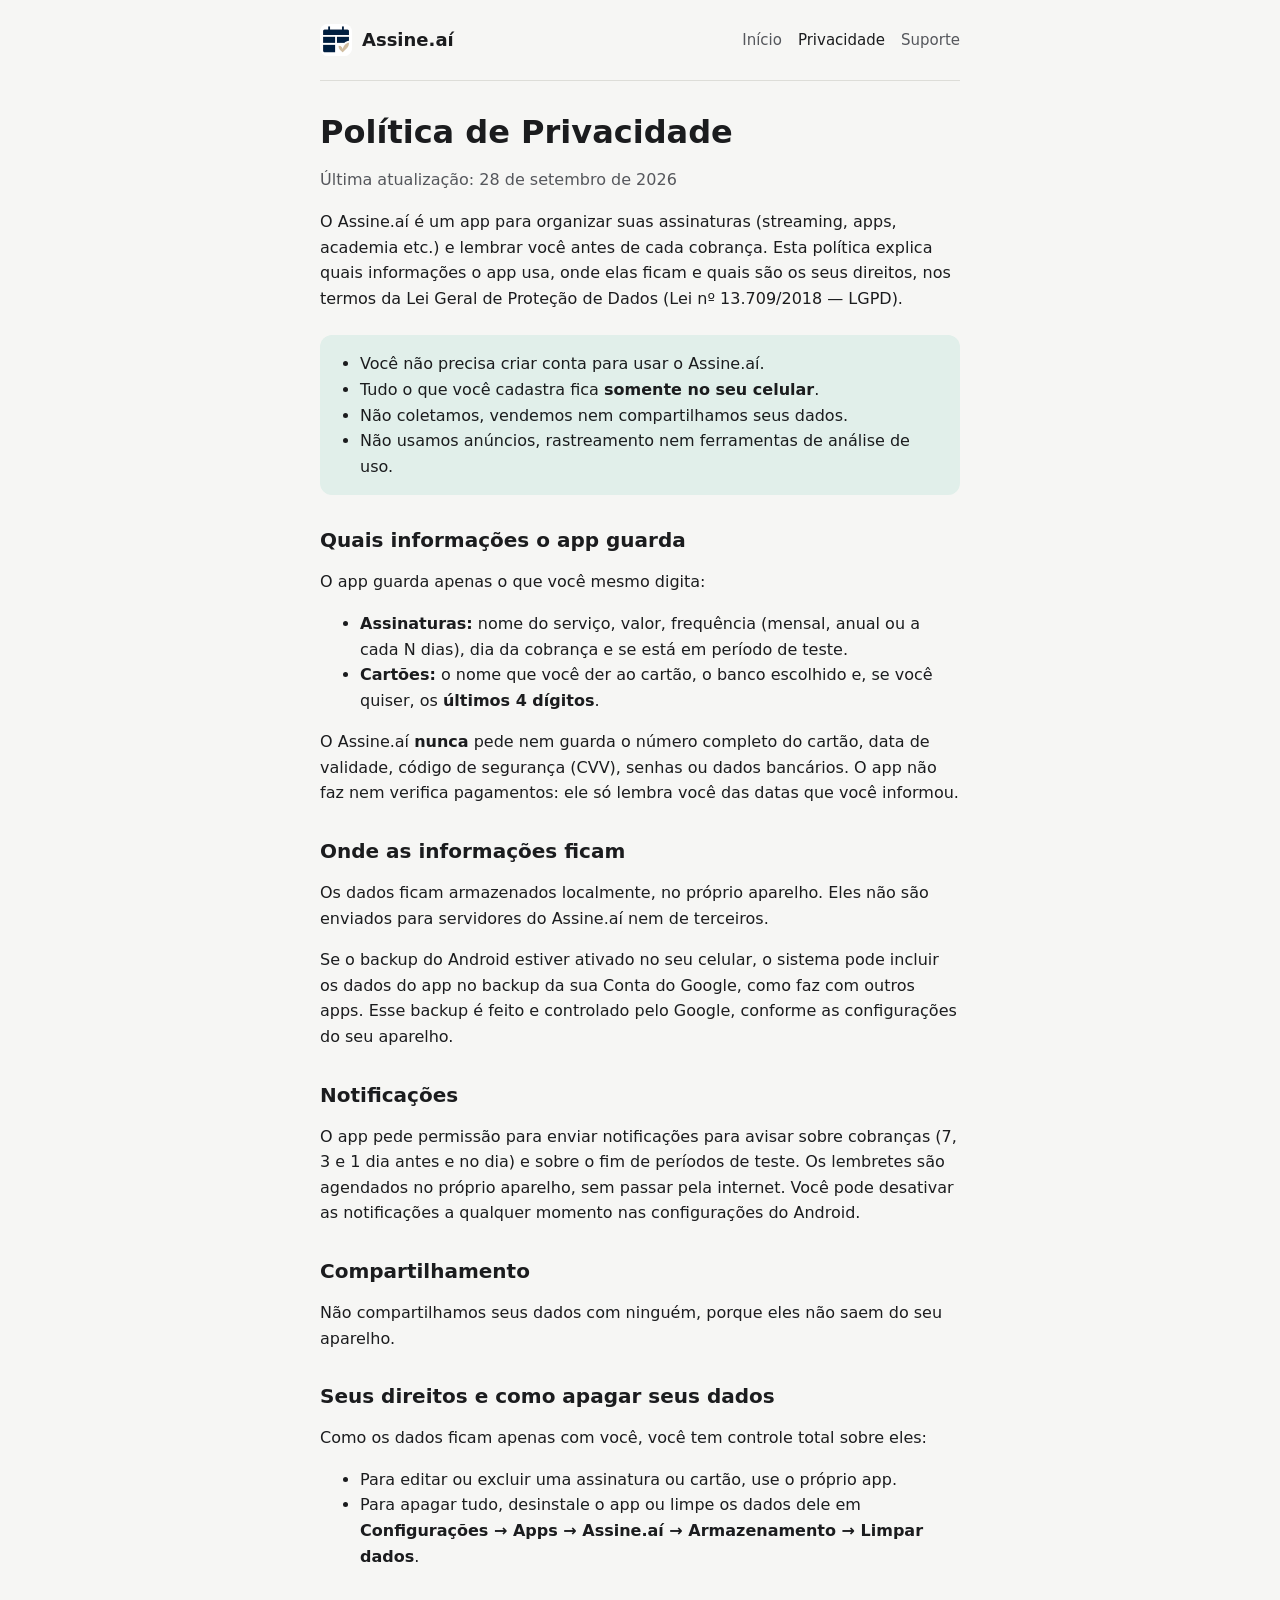
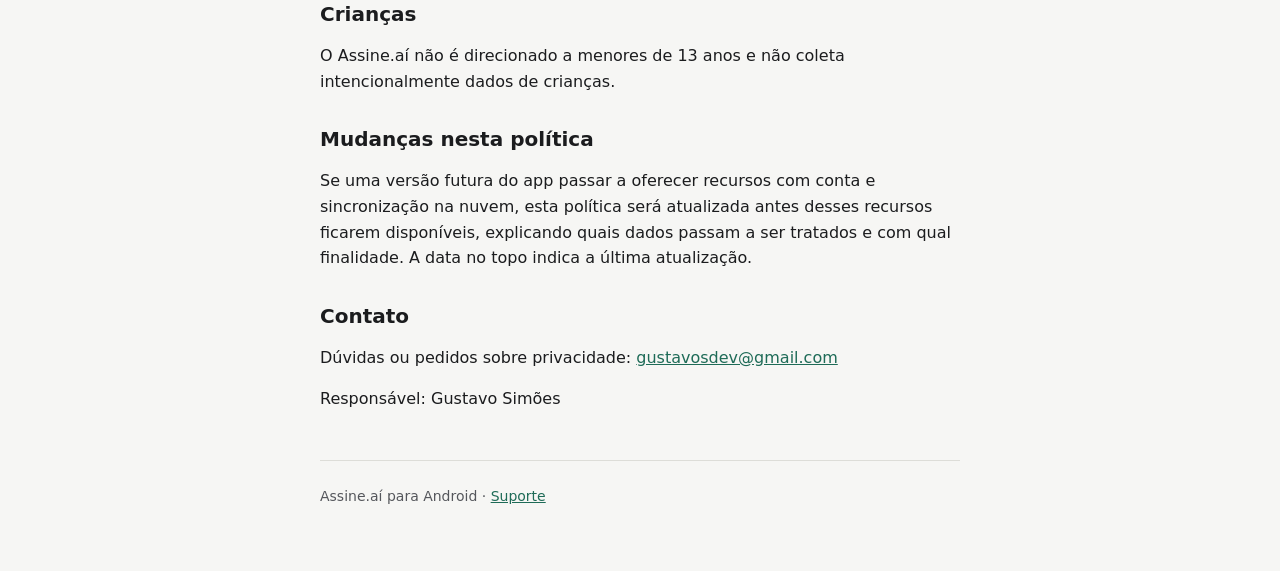
==== privacidade.html @ ca92ca38 "feat: Assine.aí site with privacy policy and support pages Co-Authored-By: Claude Opus 5.5 <noreply@" ====
<!doctype html>
<html lang="pt-BR">
<head>
  <meta charset="utf-8">
  <meta name="viewport" content="width=device-width, initial-scale=1">
  <title>Política de Privacidade — Assine.aí</title>
  <link rel="icon" href="favicon.png">
  <link rel="stylesheet" href="style.css">
</head>
<body>
  <div class="wrap">
    <header>
      <a class="brand" href="./"><img src="icon.png" alt="">Assine.aí</a>
      <nav>
        <a href="./">Início</a>
        <a href="privacidade.html" aria-current="page">Privacidade</a>
        <a href="suporte.html">Suporte</a>
      </nav>
    </header>

    <main>
      <h1>Política de Privacidade</h1>
      <p class="muted">Última atualização: 28 de setembro de 2026</p>

      <p>O Assine.aí é um app para organizar suas assinaturas (streaming, apps, academia etc.) e lembrar você antes de cada cobrança. Esta política explica quais informações o app usa, onde elas ficam e quais são os seus direitos, nos termos da Lei Geral de Proteção de Dados (Lei nº 13.709/2018 — LGPD).</p>

      <div class="note">
        <ul>
          <li>Você não precisa criar conta para usar o Assine.aí.</li>
          <li>Tudo o que você cadastra fica <strong>somente no seu celular</strong>.</li>
          <li>Não coletamos, vendemos nem compartilhamos seus dados.</li>
          <li>Não usamos anúncios, rastreamento nem ferramentas de análise de uso.</li>
        </ul>
      </div>

      <h2>Quais informações o app guarda</h2>
      <p>O app guarda apenas o que você mesmo digita:</p>
      <ul>
        <li><strong>Assinaturas:</strong> nome do serviço, valor, frequência (mensal, anual ou a cada N dias), dia da cobrança e se está em período de teste.</li>
        <li><strong>Cartões:</strong> o nome que você der ao cartão, o banco escolhido e, se você quiser, os <strong>últimos 4 dígitos</strong>.</li>
      </ul>
      <p>O Assine.aí <strong>nunca</strong> pede nem guarda o número completo do cartão, data de validade, código de segurança (CVV), senhas ou dados bancários. O app não faz nem verifica pagamentos: ele só lembra você das datas que você informou.</p>

      <h2>Onde as informações ficam</h2>
      <p>Os dados ficam armazenados localmente, no próprio aparelho. Eles não são enviados para servidores do Assine.aí nem de terceiros.</p>
      <p>Se o backup do Android estiver ativado no seu celular, o sistema pode incluir os dados do app no backup da sua Conta do Google, como faz com outros apps. Esse backup é feito e controlado pelo Google, conforme as configurações do seu aparelho.</p>

      <h2>Notificações</h2>
      <p>O app pede permissão para enviar notificações para avisar sobre cobranças (7, 3 e 1 dia antes e no dia) e sobre o fim de períodos de teste. Os lembretes são agendados no próprio aparelho, sem passar pela internet. Você pode desativar as notificações a qualquer momento nas configurações do Android.</p>

      <h2>Compartilhamento</h2>
      <p>Não compartilhamos seus dados com ninguém, porque eles não saem do seu aparelho.</p>

      <h2>Seus direitos e como apagar seus dados</h2>
      <p>Como os dados ficam apenas com você, você tem controle total sobre eles:</p>
      <ul>
        <li>Para editar ou excluir uma assinatura ou cartão, use o próprio app.</li>
        <li>Para apagar tudo, desinstale o app ou limpe os dados dele em <strong>Configurações → Apps → Assine.aí → Armazenamento → Limpar dados</strong>.</li>
      </ul>

      <h2>Crianças</h2>
      <p>O Assine.aí não é direcionado a menores de 13 anos e não coleta intencionalmente dados de crianças.</p>

      <h2>Mudanças nesta política</h2>
      <p>Se uma versão futura do app passar a oferecer recursos com conta e sincronização na nuvem, esta política será atualizada antes desses recursos ficarem disponíveis, explicando quais dados passam a ser tratados e com qual finalidade. A data no topo indica a última atualização.</p>

      <h2>Contato</h2>
      <p>Dúvidas ou pedidos sobre privacidade: <a href="mailto:gustavosdev@gmail.com">gustavosdev@gmail.com</a></p>
      <p>Responsável: Gustavo Simões</p>
    </main>

    <footer>
      Assine.aí para Android · <a href="suporte.html">Suporte</a>
    </footer>
  </div>
</body>
</html>
---- style.css ----
:root {
  --ink: #1b1c1e;
  --ink-soft: #55575c;
  --canvas: #f6f6f4;
  --surface: #ffffff;
  --line: #ddddd8;
  --accent: #1e6b57;
  --accent-wash: #e1efea;
  color-scheme: light dark;
}

@media (prefers-color-scheme: dark) {
  :root {
    --ink: #ececea;
    --ink-soft: #b0b1ae;
    --canvas: #121312;
    --surface: #1b1c1b;
    --line: #30312f;
    --accent: #7fc8af;
    --accent-wash: #1d2f29;
  }
}

* { box-sizing: border-box; }

body {
  margin: 0;
  background: var(--canvas);
  color: var(--ink);
  font: 16px/1.6 system-ui, -apple-system, "Segoe UI", Roboto, sans-serif;
}

.wrap {
  max-width: 680px;
  margin: 0 auto;
  padding: 24px 20px 64px;
}

header {
  display: flex;
  align-items: center;
  justify-content: space-between;
  gap: 16px;
  padding-bottom: 24px;
  border-bottom: 1px solid var(--line);
  margin-bottom: 32px;
}

.brand {
  display: flex;
  align-items: center;
  gap: 10px;
  color: var(--ink);
  text-decoration: none;
  font-weight: 600;
  font-size: 18px;
}

.brand img {
  width: 32px;
  height: 32px;
  border-radius: 8px;
  background: #fff;
}

nav { display: flex; gap: 16px; }
nav a { color: var(--ink-soft); text-decoration: none; font-size: 15px; }
nav a:hover, nav a[aria-current="page"] { color: var(--ink); }

h1 { font-size: 32px; line-height: 1.2; margin: 0 0 12px; font-weight: 650; }
h2 { font-size: 20px; line-height: 1.3; margin: 32px 0 8px; font-weight: 600; }
h3 { font-size: 17px; line-height: 1.35; margin: 24px 0 4px; font-weight: 600; }
p, li { color: var(--ink); }
.note ul { margin: 0; padding-left: 20px; }
.muted { color: var(--ink-soft); }
a { color: var(--accent); }

.lead { font-size: 18px; color: var(--ink-soft); margin: 0 0 32px; }

.features {
  list-style: none;
  padding: 0;
  margin: 0;
  background: var(--surface);
  border: 1px solid var(--line);
  border-radius: 16px;
}

.features li {
  padding: 16px 20px;
  border-top: 1px solid var(--line);
}

.features li:first-child { border-top: 0; }
.features strong { display: block; font-weight: 600; }
.features span { color: var(--ink-soft); font-size: 15px; }

.note {
  background: var(--accent-wash);
  border-radius: 12px;
  padding: 16px 20px;
  margin: 24px 0;
}

footer {
  margin-top: 48px;
  padding-top: 24px;
  border-top: 1px solid var(--line);
  font-size: 14px;
  color: var(--ink-soft);
}

@media (max-width: 480px) {
  header { flex-direction: column; align-items: flex-start; }
  h1 { font-size: 28px; }
}
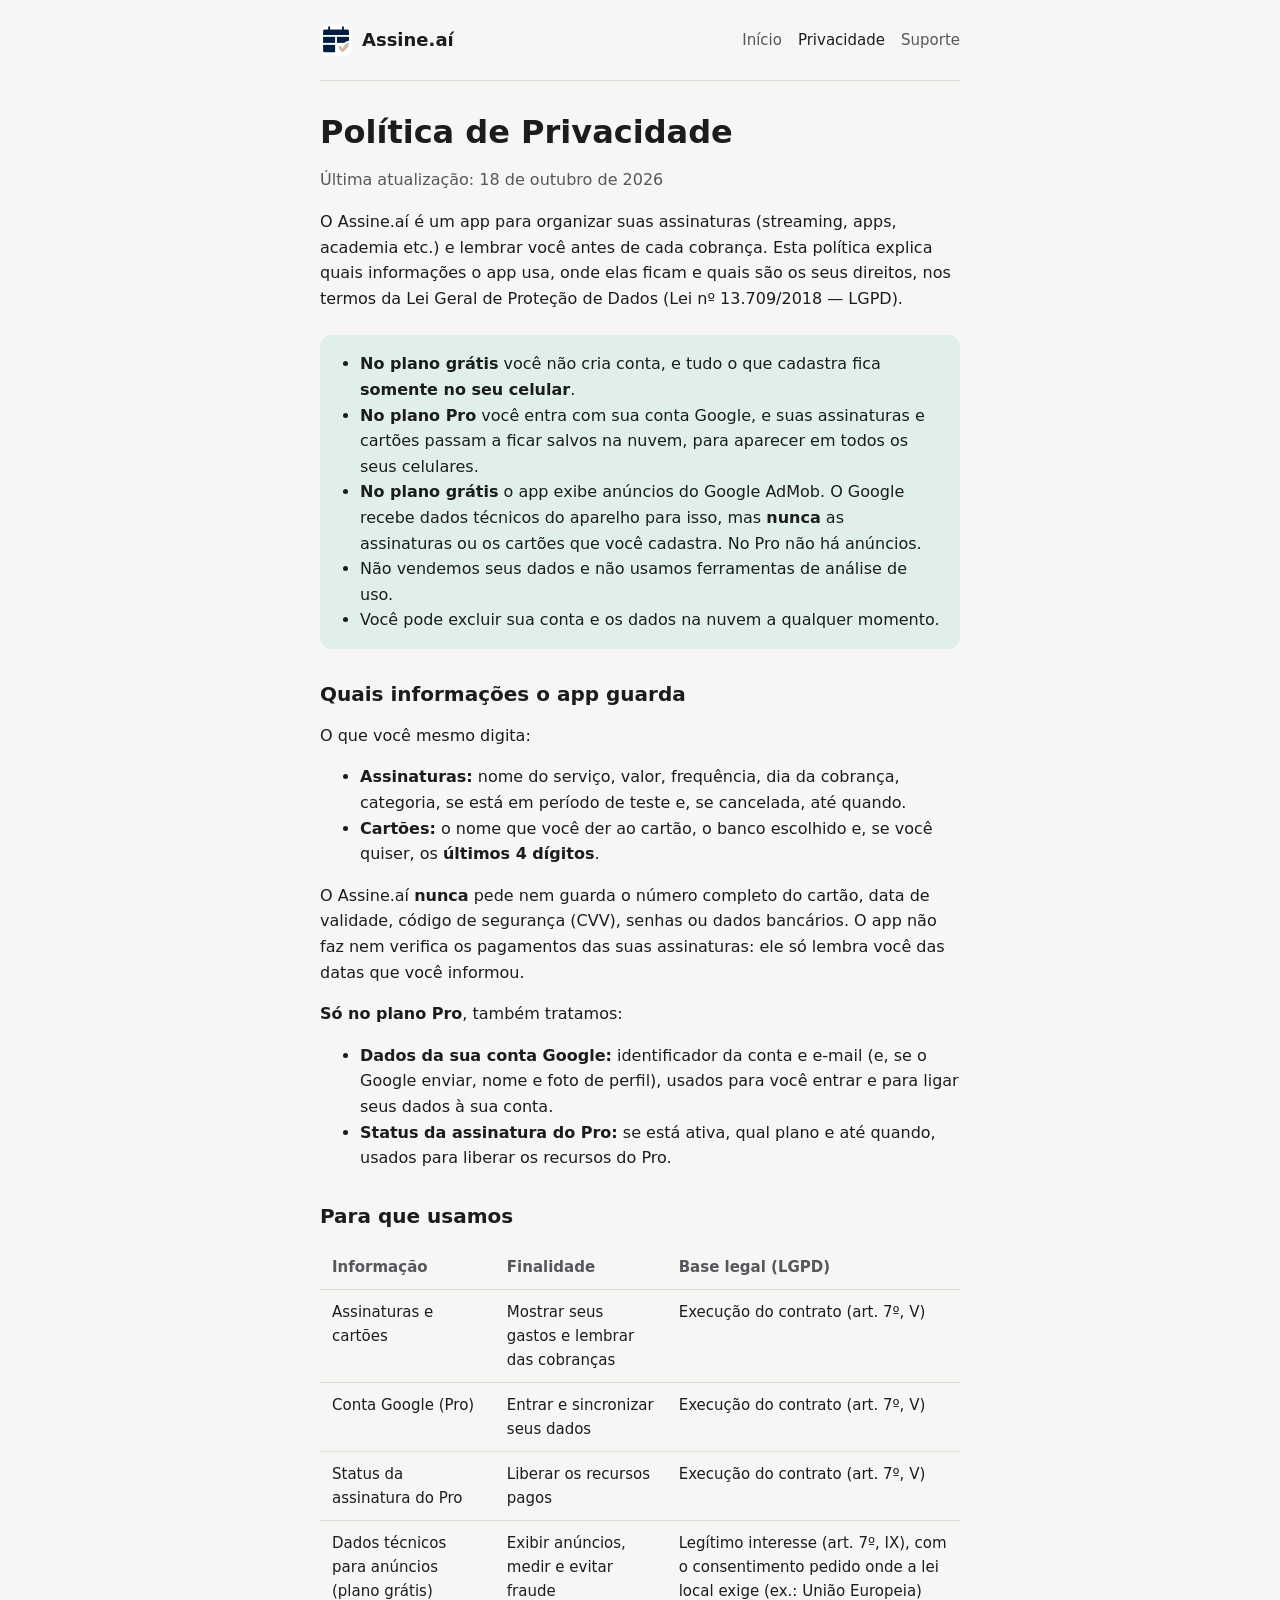
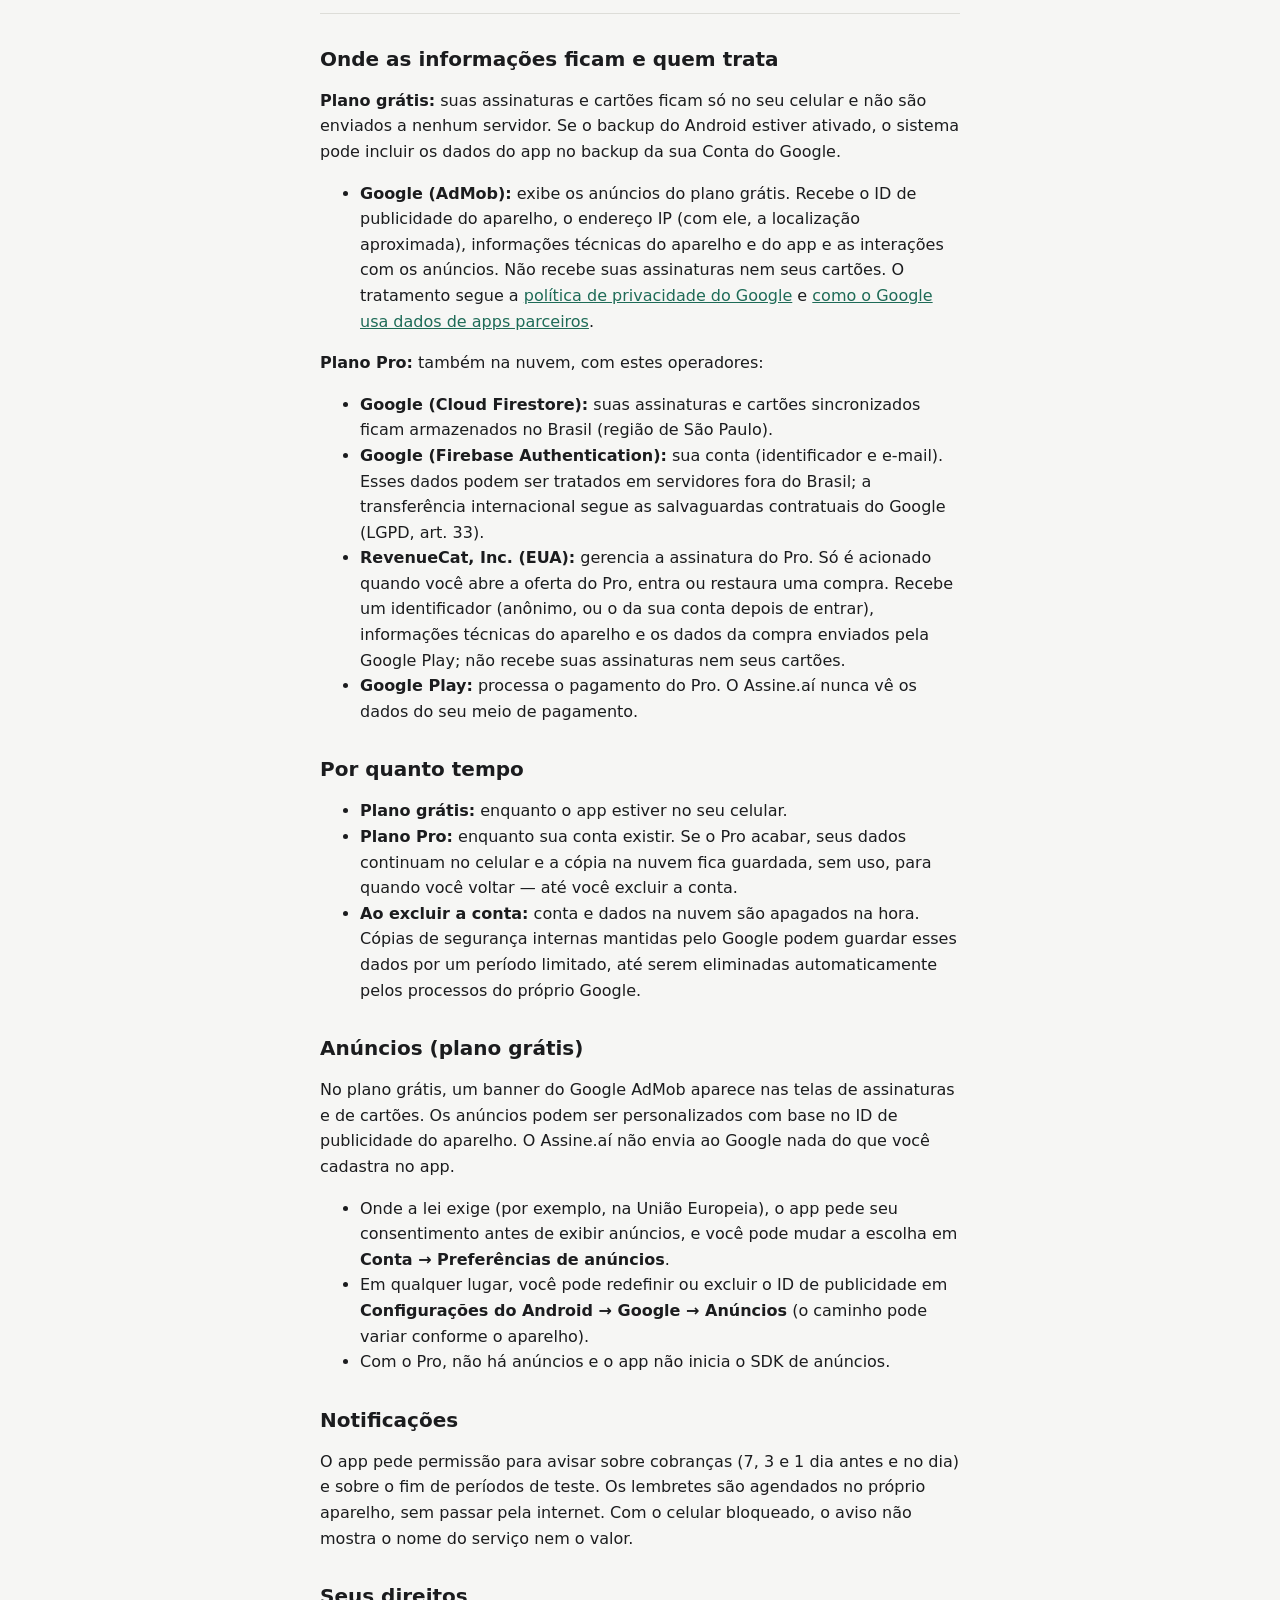
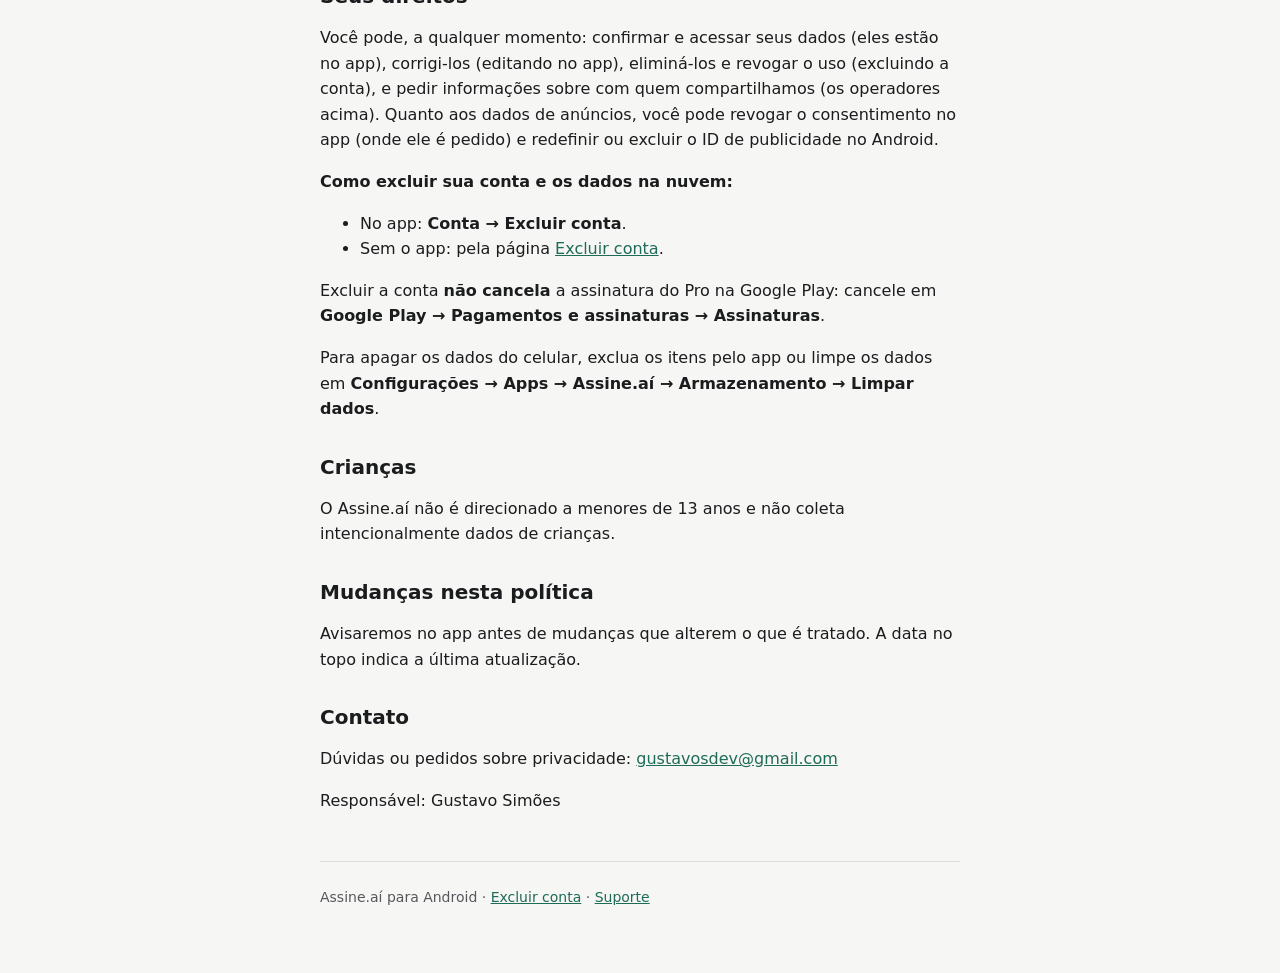
==== commit 882cc13c: "feat: v2 site — privacy policy with Pro and ads, delete-account page - privacy policy v2: Pro (Googl" ====
--- a/privacidade.html
+++ b/privacidade.html
@@ -20,49 +20,94 @@
 
     <main>
       <h1>Política de Privacidade</h1>
-      <p class="muted">Última atualização: 28 de setembro de 2026</p>
+      <p class="muted">Última atualização: 18 de outubro de 2026</p>
 
       <p>O Assine.aí é um app para organizar suas assinaturas (streaming, apps, academia etc.) e lembrar você antes de cada cobrança. Esta política explica quais informações o app usa, onde elas ficam e quais são os seus direitos, nos termos da Lei Geral de Proteção de Dados (Lei nº 13.709/2018 — LGPD).</p>
 
       <div class="note">
         <ul>
-          <li>Você não precisa criar conta para usar o Assine.aí.</li>
-          <li>Tudo o que você cadastra fica <strong>somente no seu celular</strong>.</li>
-          <li>Não coletamos, vendemos nem compartilhamos seus dados.</li>
-          <li>Não usamos anúncios, rastreamento nem ferramentas de análise de uso.</li>
+          <li><strong>No plano grátis</strong> você não cria conta, e tudo o que cadastra fica <strong>somente no seu celular</strong>.</li>
+          <li><strong>No plano Pro</strong> você entra com sua conta Google, e suas assinaturas e cartões passam a ficar salvos na nuvem, para aparecer em todos os seus celulares.</li>
+          <li><strong>No plano grátis</strong> o app exibe anúncios do Google AdMob. O Google recebe dados técnicos do aparelho para isso, mas <strong>nunca</strong> as assinaturas ou os cartões que você cadastra. No Pro não há anúncios.</li>
+          <li>Não vendemos seus dados e não usamos ferramentas de análise de uso.</li>
+          <li>Você pode excluir sua conta e os dados na nuvem a qualquer momento.</li>
         </ul>
       </div>
 
       <h2>Quais informações o app guarda</h2>
-      <p>O app guarda apenas o que você mesmo digita:</p>
+      <p>O que você mesmo digita:</p>
       <ul>
-        <li><strong>Assinaturas:</strong> nome do serviço, valor, frequência (mensal, anual ou a cada N dias), dia da cobrança e se está em período de teste.</li>
+        <li><strong>Assinaturas:</strong> nome do serviço, valor, frequência, dia da cobrança, categoria, se está em período de teste e, se cancelada, até quando.</li>
         <li><strong>Cartões:</strong> o nome que você der ao cartão, o banco escolhido e, se você quiser, os <strong>últimos 4 dígitos</strong>.</li>
       </ul>
-      <p>O Assine.aí <strong>nunca</strong> pede nem guarda o número completo do cartão, data de validade, código de segurança (CVV), senhas ou dados bancários. O app não faz nem verifica pagamentos: ele só lembra você das datas que você informou.</p>
+      <p>O Assine.aí <strong>nunca</strong> pede nem guarda o número completo do cartão, data de validade, código de segurança (CVV), senhas ou dados bancários. O app não faz nem verifica os pagamentos das suas assinaturas: ele só lembra você das datas que você informou.</p>
+      <p><strong>Só no plano Pro</strong>, também tratamos:</p>
+      <ul>
+        <li><strong>Dados da sua conta Google:</strong> identificador da conta e e-mail (e, se o Google enviar, nome e foto de perfil), usados para você entrar e para ligar seus dados à sua conta.</li>
+        <li><strong>Status da assinatura do Pro:</strong> se está ativa, qual plano e até quando, usados para liberar os recursos do Pro.</li>
+      </ul>
 
-      <h2>Onde as informações ficam</h2>
-      <p>Os dados ficam armazenados localmente, no próprio aparelho. Eles não são enviados para servidores do Assine.aí nem de terceiros.</p>
-      <p>Se o backup do Android estiver ativado no seu celular, o sistema pode incluir os dados do app no backup da sua Conta do Google, como faz com outros apps. Esse backup é feito e controlado pelo Google, conforme as configurações do seu aparelho.</p>
+      <h2>Para que usamos</h2>
+      <div class="table-wrap">
+        <table>
+          <thead>
+            <tr><th>Informação</th><th>Finalidade</th><th>Base legal (LGPD)</th></tr>
+          </thead>
+          <tbody>
+            <tr><td>Assinaturas e cartões</td><td>Mostrar seus gastos e lembrar das cobranças</td><td>Execução do contrato (art. 7º, V)</td></tr>
+            <tr><td>Conta Google (Pro)</td><td>Entrar e sincronizar seus dados</td><td>Execução do contrato (art. 7º, V)</td></tr>
+            <tr><td>Status da assinatura do Pro</td><td>Liberar os recursos pagos</td><td>Execução do contrato (art. 7º, V)</td></tr>
+            <tr><td>Dados técnicos para anúncios (plano grátis)</td><td>Exibir anúncios, medir e evitar fraude</td><td>Legítimo interesse (art. 7º, IX), com o consentimento pedido onde a lei local exige (ex.: União Europeia)</td></tr>
+          </tbody>
+        </table>
+      </div>
+
+      <h2>Onde as informações ficam e quem trata</h2>
+      <p><strong>Plano grátis:</strong> suas assinaturas e cartões ficam só no seu celular e não são enviados a nenhum servidor. Se o backup do Android estiver ativado, o sistema pode incluir os dados do app no backup da sua Conta do Google.</p>
+      <ul>
+        <li><strong>Google (AdMob):</strong> exibe os anúncios do plano grátis. Recebe o ID de publicidade do aparelho, o endereço IP (com ele, a localização aproximada), informações técnicas do aparelho e do app e as interações com os anúncios. Não recebe suas assinaturas nem seus cartões. O tratamento segue a <a href="https://policies.google.com/privacy">política de privacidade do Google</a> e <a href="https://policies.google.com/technologies/partner-sites">como o Google usa dados de apps parceiros</a>.</li>
+      </ul>
+      <p><strong>Plano Pro:</strong> também na nuvem, com estes operadores:</p>
+      <ul>
+        <li><strong>Google (Cloud Firestore):</strong> suas assinaturas e cartões sincronizados ficam armazenados no Brasil (região de São Paulo).</li>
+        <li><strong>Google (Firebase Authentication):</strong> sua conta (identificador e e-mail). Esses dados podem ser tratados em servidores fora do Brasil; a transferência internacional segue as salvaguardas contratuais do Google (LGPD, art. 33).</li>
+        <li><strong>RevenueCat, Inc. (EUA):</strong> gerencia a assinatura do Pro. Só é acionado quando você abre a oferta do Pro, entra ou restaura uma compra. Recebe um identificador (anônimo, ou o da sua conta depois de entrar), informações técnicas do aparelho e os dados da compra enviados pela Google Play; não recebe suas assinaturas nem seus cartões.</li>
+        <li><strong>Google Play:</strong> processa o pagamento do Pro. O Assine.aí nunca vê os dados do seu meio de pagamento.</li>
+      </ul>
+
+      <h2>Por quanto tempo</h2>
+      <ul>
+        <li><strong>Plano grátis:</strong> enquanto o app estiver no seu celular.</li>
+        <li><strong>Plano Pro:</strong> enquanto sua conta existir. Se o Pro acabar, seus dados continuam no celular e a cópia na nuvem fica guardada, sem uso, para quando você voltar — até você excluir a conta.</li>
+        <li><strong>Ao excluir a conta:</strong> conta e dados na nuvem são apagados na hora. Cópias de segurança internas mantidas pelo Google podem guardar esses dados por um período limitado, até serem eliminadas automaticamente pelos processos do próprio Google.</li>
+      </ul>
+
+      <h2>Anúncios (plano grátis)</h2>
+      <p>No plano grátis, um banner do Google AdMob aparece nas telas de assinaturas e de cartões. Os anúncios podem ser personalizados com base no ID de publicidade do aparelho. O Assine.aí não envia ao Google nada do que você cadastra no app.</p>
+      <ul>
+        <li>Onde a lei exige (por exemplo, na União Europeia), o app pede seu consentimento antes de exibir anúncios, e você pode mudar a escolha em <strong>Conta → Preferências de anúncios</strong>.</li>
+        <li>Em qualquer lugar, você pode redefinir ou excluir o ID de publicidade em <strong>Configurações do Android → Google → Anúncios</strong> (o caminho pode variar conforme o aparelho).</li>
+        <li>Com o Pro, não há anúncios e o app não inicia o SDK de anúncios.</li>
+      </ul>
 
       <h2>Notificações</h2>
-      <p>O app pede permissão para enviar notificações para avisar sobre cobranças (7, 3 e 1 dia antes e no dia) e sobre o fim de períodos de teste. Os lembretes são agendados no próprio aparelho, sem passar pela internet. Você pode desativar as notificações a qualquer momento nas configurações do Android.</p>
+      <p>O app pede permissão para avisar sobre cobranças (7, 3 e 1 dia antes e no dia) e sobre o fim de períodos de teste. Os lembretes são agendados no próprio aparelho, sem passar pela internet. Com o celular bloqueado, o aviso não mostra o nome do serviço nem o valor.</p>
 
-      <h2>Compartilhamento</h2>
-      <p>Não compartilhamos seus dados com ninguém, porque eles não saem do seu aparelho.</p>
-
-      <h2>Seus direitos e como apagar seus dados</h2>
-      <p>Como os dados ficam apenas com você, você tem controle total sobre eles:</p>
+      <h2>Seus direitos</h2>
+      <p>Você pode, a qualquer momento: confirmar e acessar seus dados (eles estão no app), corrigi-los (editando no app), eliminá-los e revogar o uso (excluindo a conta), e pedir informações sobre com quem compartilhamos (os operadores acima). Quanto aos dados de anúncios, você pode revogar o consentimento no app (onde ele é pedido) e redefinir ou excluir o ID de publicidade no Android.</p>
+      <p><strong>Como excluir sua conta e os dados na nuvem:</strong></p>
       <ul>
-        <li>Para editar ou excluir uma assinatura ou cartão, use o próprio app.</li>
-        <li>Para apagar tudo, desinstale o app ou limpe os dados dele em <strong>Configurações → Apps → Assine.aí → Armazenamento → Limpar dados</strong>.</li>
+        <li>No app: <strong>Conta → Excluir conta</strong>.</li>
+        <li>Sem o app: pela página <a href="excluir-conta.html">Excluir conta</a>.</li>
       </ul>
+      <p>Excluir a conta <strong>não cancela</strong> a assinatura do Pro na Google Play: cancele em <strong>Google Play → Pagamentos e assinaturas → Assinaturas</strong>.</p>
+      <p>Para apagar os dados do celular, exclua os itens pelo app ou limpe os dados em <strong>Configurações → Apps → Assine.aí → Armazenamento → Limpar dados</strong>.</p>
 
       <h2>Crianças</h2>
       <p>O Assine.aí não é direcionado a menores de 13 anos e não coleta intencionalmente dados de crianças.</p>
 
       <h2>Mudanças nesta política</h2>
-      <p>Se uma versão futura do app passar a oferecer recursos com conta e sincronização na nuvem, esta política será atualizada antes desses recursos ficarem disponíveis, explicando quais dados passam a ser tratados e com qual finalidade. A data no topo indica a última atualização.</p>
+      <p>Avisaremos no app antes de mudanças que alterem o que é tratado. A data no topo indica a última atualização.</p>
 
       <h2>Contato</h2>
       <p>Dúvidas ou pedidos sobre privacidade: <a href="mailto:gustavosdev@gmail.com">gustavosdev@gmail.com</a></p>
@@ -70,7 +115,7 @@
     </main>
 
     <footer>
-      Assine.aí para Android · <a href="suporte.html">Suporte</a>
+      Assine.aí para Android · <a href="excluir-conta.html">Excluir conta</a> · <a href="suporte.html">Suporte</a>
     </footer>
   </div>
 </body>
--- a/style.css
+++ b/style.css
@@ -102,6 +102,11 @@
   margin: 24px 0;
 }
 
+.table-wrap { overflow-x: auto; margin: 16px 0; }
+table { border-collapse: collapse; width: 100%; font-size: 15px; }
+th, td { text-align: left; vertical-align: top; padding: 10px 12px; border-bottom: 1px solid var(--line); }
+th { font-weight: 600; color: var(--ink-soft); }
+
 footer {
   margin-top: 48px;
   padding-top: 24px;
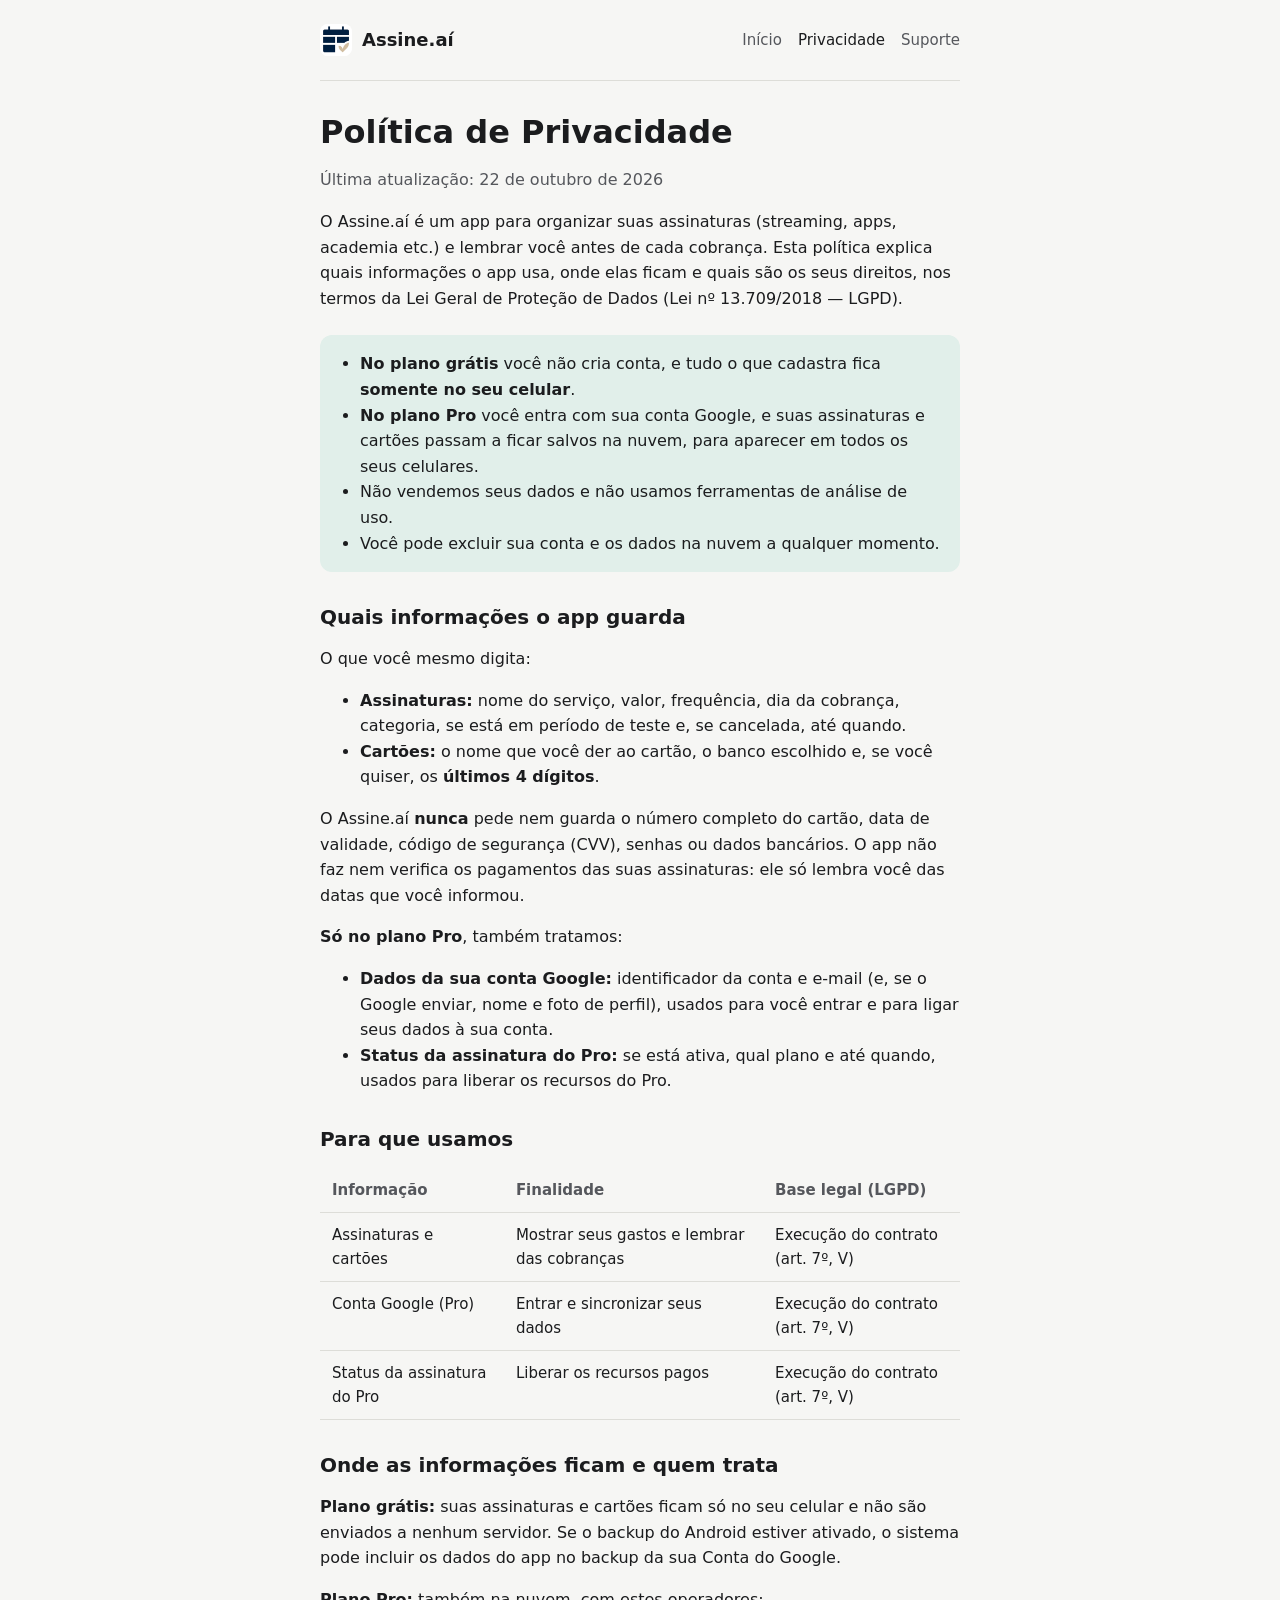
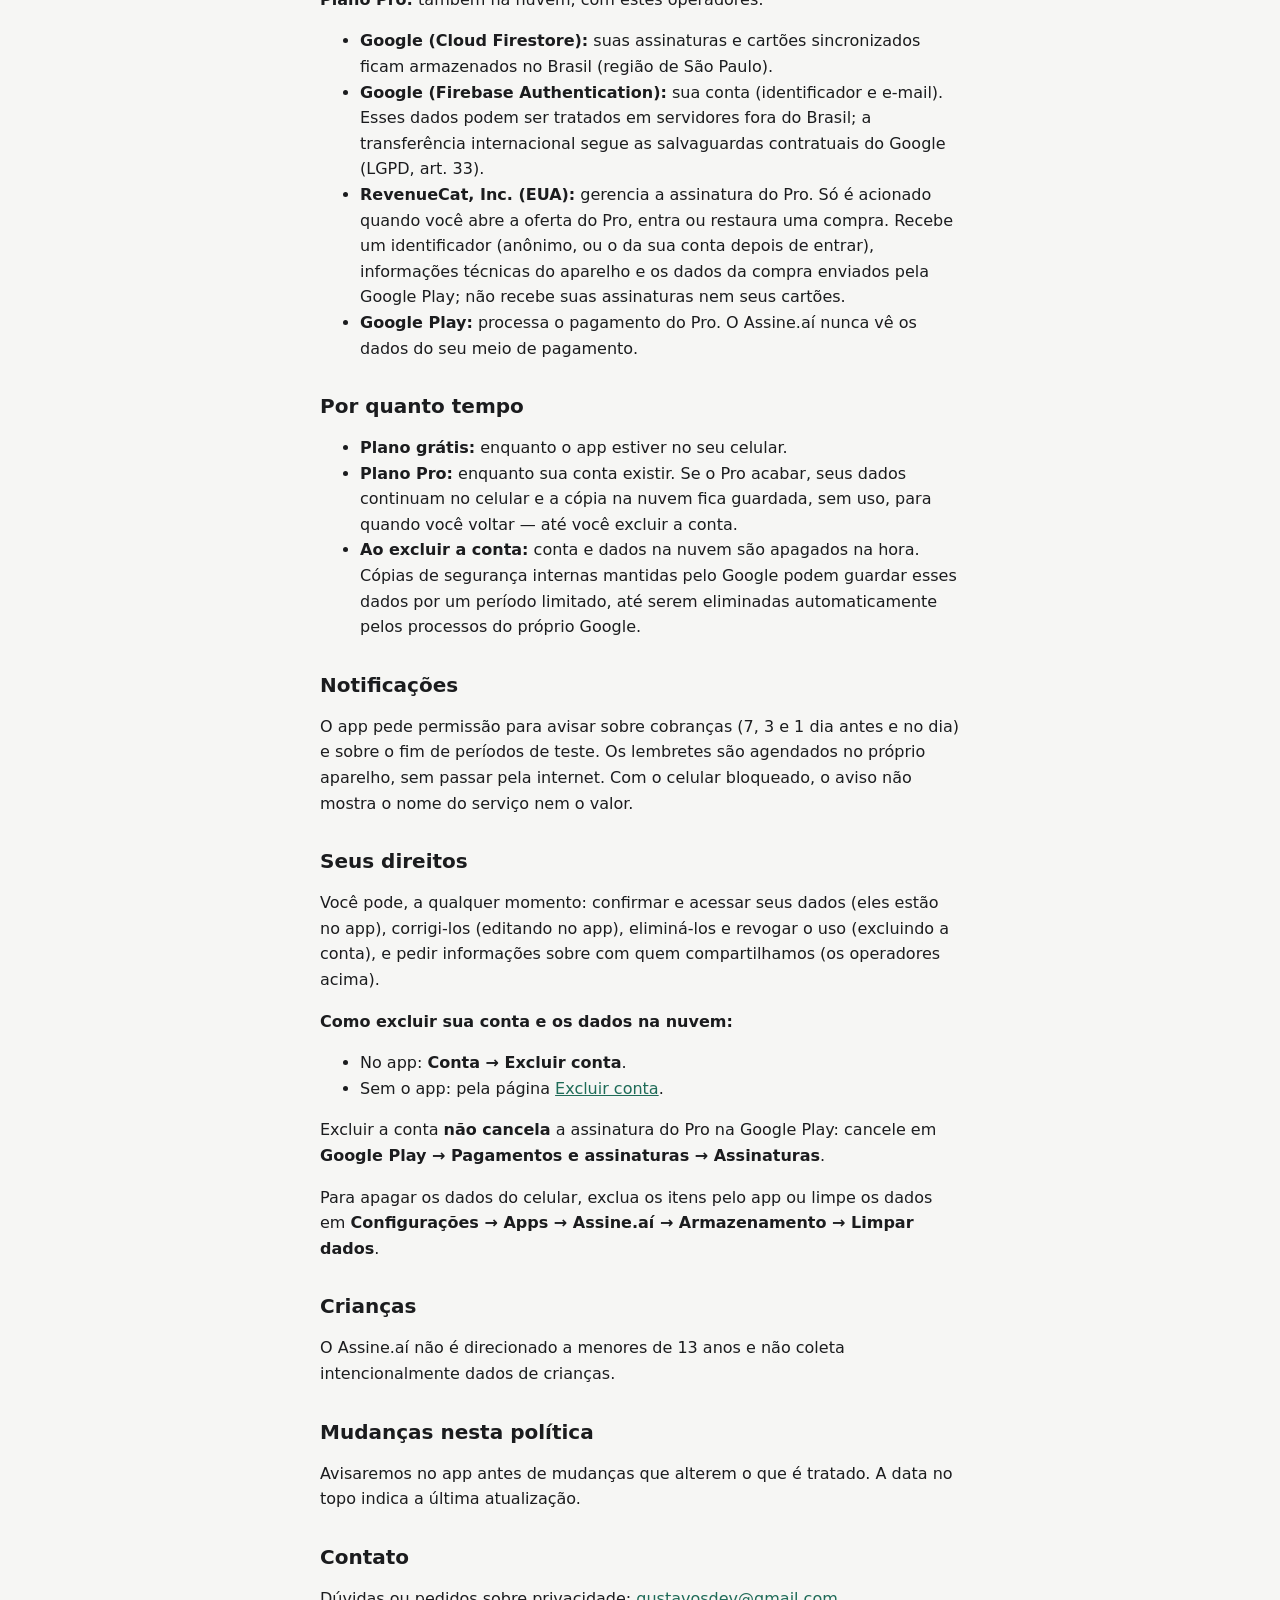
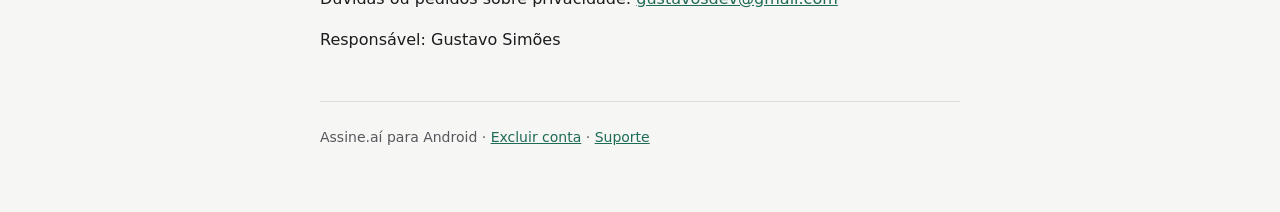
==== commit 968330c9: "fix: v2.0.0 ships without ads; drop the ad sections until 2.1" ====
--- a/privacidade.html
+++ b/privacidade.html
@@ -20,7 +20,7 @@
 
     <main>
       <h1>Política de Privacidade</h1>
-      <p class="muted">Última atualização: 18 de outubro de 2026</p>
+      <p class="muted">Última atualização: 22 de outubro de 2026</p>
 
       <p>O Assine.aí é um app para organizar suas assinaturas (streaming, apps, academia etc.) e lembrar você antes de cada cobrança. Esta política explica quais informações o app usa, onde elas ficam e quais são os seus direitos, nos termos da Lei Geral de Proteção de Dados (Lei nº 13.709/2018 — LGPD).</p>
 
@@ -28,7 +28,6 @@
         <ul>
           <li><strong>No plano grátis</strong> você não cria conta, e tudo o que cadastra fica <strong>somente no seu celular</strong>.</li>
           <li><strong>No plano Pro</strong> você entra com sua conta Google, e suas assinaturas e cartões passam a ficar salvos na nuvem, para aparecer em todos os seus celulares.</li>
-          <li><strong>No plano grátis</strong> o app exibe anúncios do Google AdMob. O Google recebe dados técnicos do aparelho para isso, mas <strong>nunca</strong> as assinaturas ou os cartões que você cadastra. No Pro não há anúncios.</li>
           <li>Não vendemos seus dados e não usamos ferramentas de análise de uso.</li>
           <li>Você pode excluir sua conta e os dados na nuvem a qualquer momento.</li>
         </ul>
@@ -57,16 +56,12 @@
             <tr><td>Assinaturas e cartões</td><td>Mostrar seus gastos e lembrar das cobranças</td><td>Execução do contrato (art. 7º, V)</td></tr>
             <tr><td>Conta Google (Pro)</td><td>Entrar e sincronizar seus dados</td><td>Execução do contrato (art. 7º, V)</td></tr>
             <tr><td>Status da assinatura do Pro</td><td>Liberar os recursos pagos</td><td>Execução do contrato (art. 7º, V)</td></tr>
-            <tr><td>Dados técnicos para anúncios (plano grátis)</td><td>Exibir anúncios, medir e evitar fraude</td><td>Legítimo interesse (art. 7º, IX), com o consentimento pedido onde a lei local exige (ex.: União Europeia)</td></tr>
           </tbody>
         </table>
       </div>
 
       <h2>Onde as informações ficam e quem trata</h2>
       <p><strong>Plano grátis:</strong> suas assinaturas e cartões ficam só no seu celular e não são enviados a nenhum servidor. Se o backup do Android estiver ativado, o sistema pode incluir os dados do app no backup da sua Conta do Google.</p>
-      <ul>
-        <li><strong>Google (AdMob):</strong> exibe os anúncios do plano grátis. Recebe o ID de publicidade do aparelho, o endereço IP (com ele, a localização aproximada), informações técnicas do aparelho e do app e as interações com os anúncios. Não recebe suas assinaturas nem seus cartões. O tratamento segue a <a href="https://policies.google.com/privacy">política de privacidade do Google</a> e <a href="https://policies.google.com/technologies/partner-sites">como o Google usa dados de apps parceiros</a>.</li>
-      </ul>
       <p><strong>Plano Pro:</strong> também na nuvem, com estes operadores:</p>
       <ul>
         <li><strong>Google (Cloud Firestore):</strong> suas assinaturas e cartões sincronizados ficam armazenados no Brasil (região de São Paulo).</li>
@@ -82,19 +77,12 @@
         <li><strong>Ao excluir a conta:</strong> conta e dados na nuvem são apagados na hora. Cópias de segurança internas mantidas pelo Google podem guardar esses dados por um período limitado, até serem eliminadas automaticamente pelos processos do próprio Google.</li>
       </ul>
 
-      <h2>Anúncios (plano grátis)</h2>
-      <p>No plano grátis, um banner do Google AdMob aparece nas telas de assinaturas e de cartões. Os anúncios podem ser personalizados com base no ID de publicidade do aparelho. O Assine.aí não envia ao Google nada do que você cadastra no app.</p>
-      <ul>
-        <li>Onde a lei exige (por exemplo, na União Europeia), o app pede seu consentimento antes de exibir anúncios, e você pode mudar a escolha em <strong>Conta → Preferências de anúncios</strong>.</li>
-        <li>Em qualquer lugar, você pode redefinir ou excluir o ID de publicidade em <strong>Configurações do Android → Google → Anúncios</strong> (o caminho pode variar conforme o aparelho).</li>
-        <li>Com o Pro, não há anúncios e o app não inicia o SDK de anúncios.</li>
-      </ul>
 
       <h2>Notificações</h2>
       <p>O app pede permissão para avisar sobre cobranças (7, 3 e 1 dia antes e no dia) e sobre o fim de períodos de teste. Os lembretes são agendados no próprio aparelho, sem passar pela internet. Com o celular bloqueado, o aviso não mostra o nome do serviço nem o valor.</p>
 
       <h2>Seus direitos</h2>
-      <p>Você pode, a qualquer momento: confirmar e acessar seus dados (eles estão no app), corrigi-los (editando no app), eliminá-los e revogar o uso (excluindo a conta), e pedir informações sobre com quem compartilhamos (os operadores acima). Quanto aos dados de anúncios, você pode revogar o consentimento no app (onde ele é pedido) e redefinir ou excluir o ID de publicidade no Android.</p>
+      <p>Você pode, a qualquer momento: confirmar e acessar seus dados (eles estão no app), corrigi-los (editando no app), eliminá-los e revogar o uso (excluindo a conta), e pedir informações sobre com quem compartilhamos (os operadores acima).</p>
       <p><strong>Como excluir sua conta e os dados na nuvem:</strong></p>
       <ul>
         <li>No app: <strong>Conta → Excluir conta</strong>.</li>
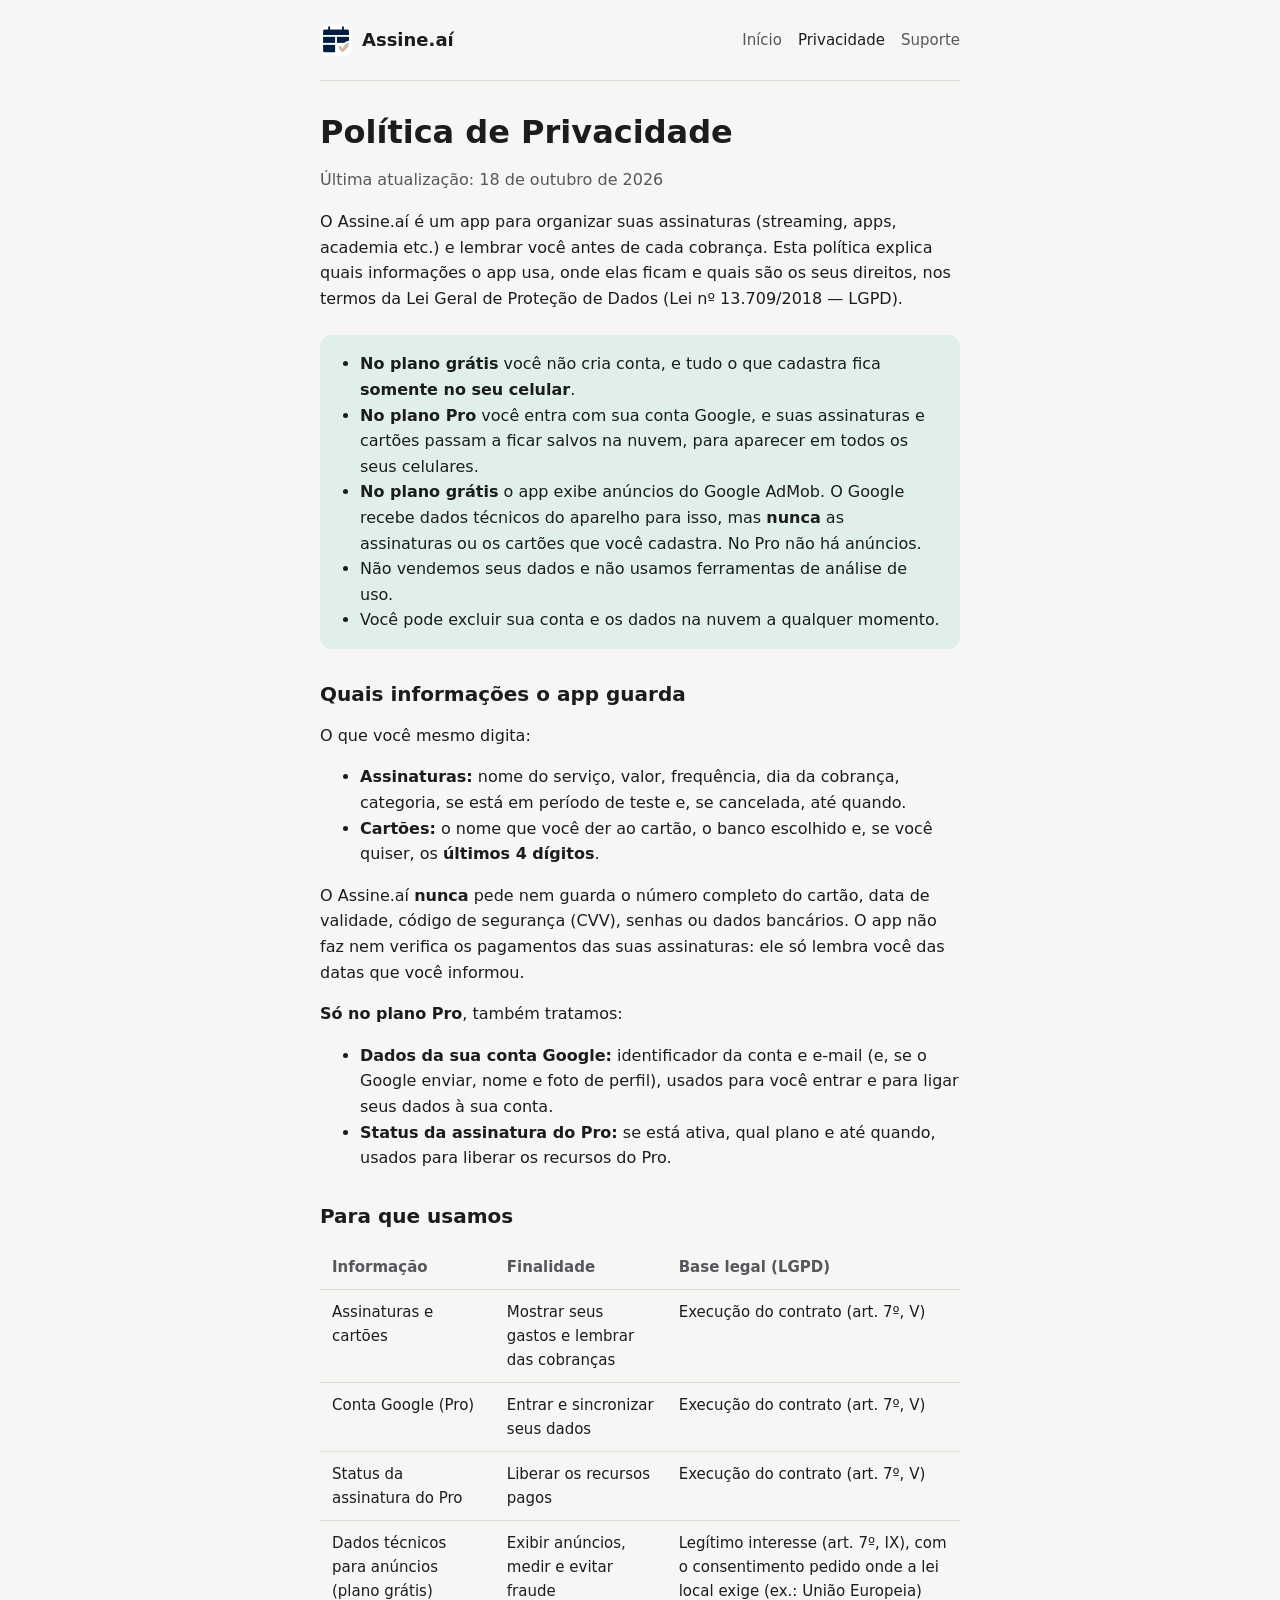
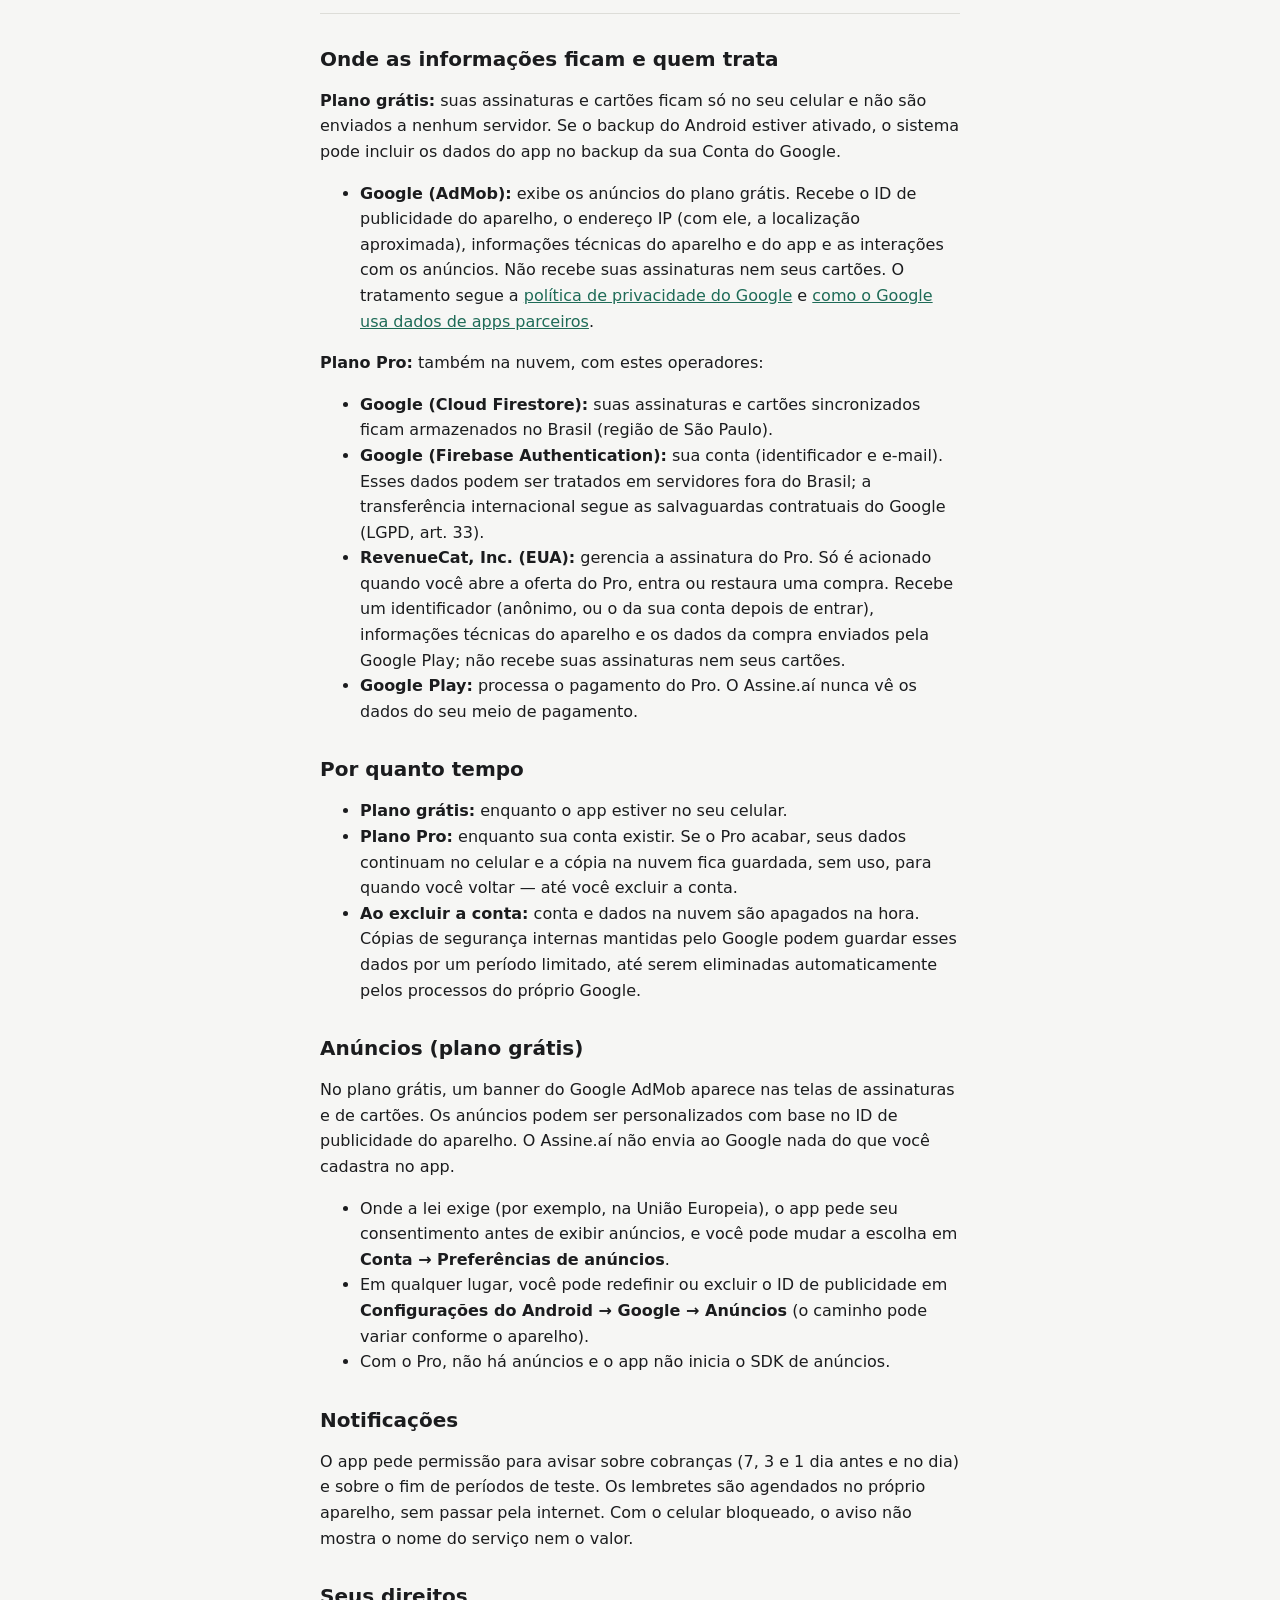
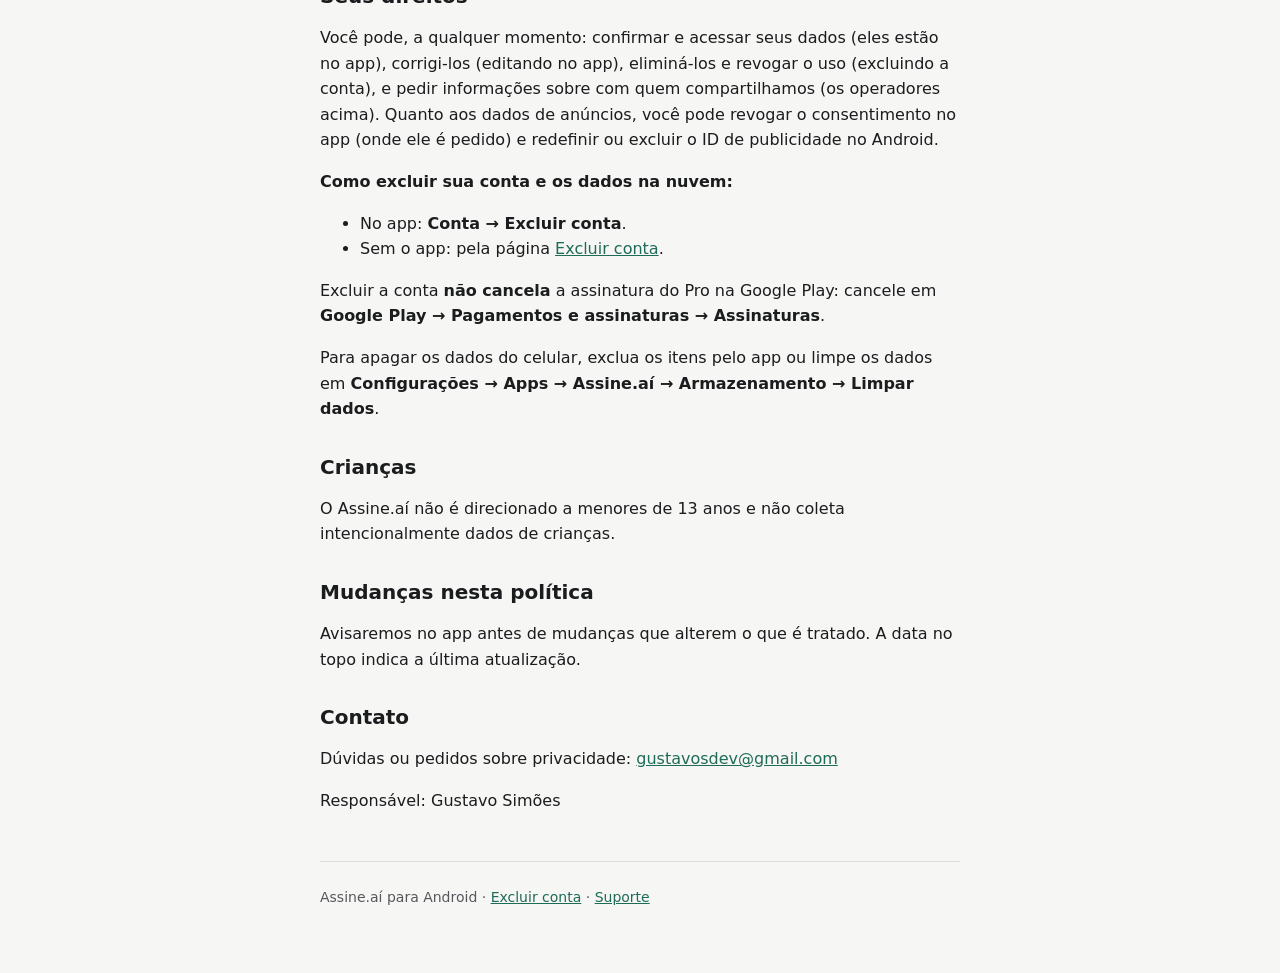
==== commit 7733f292: "feat: bring back the ad sections for 2.1 (not published until 2.1 ships) Co-Authored-By: Claude Opus" ====
--- a/privacidade.html
+++ b/privacidade.html
@@ -20,7 +20,7 @@
 
     <main>
       <h1>Política de Privacidade</h1>
-      <p class="muted">Última atualização: 22 de outubro de 2026</p>
+      <p class="muted">Última atualização: 18 de outubro de 2026</p>
 
       <p>O Assine.aí é um app para organizar suas assinaturas (streaming, apps, academia etc.) e lembrar você antes de cada cobrança. Esta política explica quais informações o app usa, onde elas ficam e quais são os seus direitos, nos termos da Lei Geral de Proteção de Dados (Lei nº 13.709/2018 — LGPD).</p>
 
@@ -28,6 +28,7 @@
         <ul>
           <li><strong>No plano grátis</strong> você não cria conta, e tudo o que cadastra fica <strong>somente no seu celular</strong>.</li>
           <li><strong>No plano Pro</strong> você entra com sua conta Google, e suas assinaturas e cartões passam a ficar salvos na nuvem, para aparecer em todos os seus celulares.</li>
+          <li><strong>No plano grátis</strong> o app exibe anúncios do Google AdMob. O Google recebe dados técnicos do aparelho para isso, mas <strong>nunca</strong> as assinaturas ou os cartões que você cadastra. No Pro não há anúncios.</li>
           <li>Não vendemos seus dados e não usamos ferramentas de análise de uso.</li>
           <li>Você pode excluir sua conta e os dados na nuvem a qualquer momento.</li>
         </ul>
@@ -56,12 +57,16 @@
             <tr><td>Assinaturas e cartões</td><td>Mostrar seus gastos e lembrar das cobranças</td><td>Execução do contrato (art. 7º, V)</td></tr>
             <tr><td>Conta Google (Pro)</td><td>Entrar e sincronizar seus dados</td><td>Execução do contrato (art. 7º, V)</td></tr>
             <tr><td>Status da assinatura do Pro</td><td>Liberar os recursos pagos</td><td>Execução do contrato (art. 7º, V)</td></tr>
+            <tr><td>Dados técnicos para anúncios (plano grátis)</td><td>Exibir anúncios, medir e evitar fraude</td><td>Legítimo interesse (art. 7º, IX), com o consentimento pedido onde a lei local exige (ex.: União Europeia)</td></tr>
           </tbody>
         </table>
       </div>
 
       <h2>Onde as informações ficam e quem trata</h2>
       <p><strong>Plano grátis:</strong> suas assinaturas e cartões ficam só no seu celular e não são enviados a nenhum servidor. Se o backup do Android estiver ativado, o sistema pode incluir os dados do app no backup da sua Conta do Google.</p>
+      <ul>
+        <li><strong>Google (AdMob):</strong> exibe os anúncios do plano grátis. Recebe o ID de publicidade do aparelho, o endereço IP (com ele, a localização aproximada), informações técnicas do aparelho e do app e as interações com os anúncios. Não recebe suas assinaturas nem seus cartões. O tratamento segue a <a href="https://policies.google.com/privacy">política de privacidade do Google</a> e <a href="https://policies.google.com/technologies/partner-sites">como o Google usa dados de apps parceiros</a>.</li>
+      </ul>
       <p><strong>Plano Pro:</strong> também na nuvem, com estes operadores:</p>
       <ul>
         <li><strong>Google (Cloud Firestore):</strong> suas assinaturas e cartões sincronizados ficam armazenados no Brasil (região de São Paulo).</li>
@@ -77,12 +82,19 @@
         <li><strong>Ao excluir a conta:</strong> conta e dados na nuvem são apagados na hora. Cópias de segurança internas mantidas pelo Google podem guardar esses dados por um período limitado, até serem eliminadas automaticamente pelos processos do próprio Google.</li>
       </ul>
 
+      <h2>Anúncios (plano grátis)</h2>
+      <p>No plano grátis, um banner do Google AdMob aparece nas telas de assinaturas e de cartões. Os anúncios podem ser personalizados com base no ID de publicidade do aparelho. O Assine.aí não envia ao Google nada do que você cadastra no app.</p>
+      <ul>
+        <li>Onde a lei exige (por exemplo, na União Europeia), o app pede seu consentimento antes de exibir anúncios, e você pode mudar a escolha em <strong>Conta → Preferências de anúncios</strong>.</li>
+        <li>Em qualquer lugar, você pode redefinir ou excluir o ID de publicidade em <strong>Configurações do Android → Google → Anúncios</strong> (o caminho pode variar conforme o aparelho).</li>
+        <li>Com o Pro, não há anúncios e o app não inicia o SDK de anúncios.</li>
+      </ul>
 
       <h2>Notificações</h2>
       <p>O app pede permissão para avisar sobre cobranças (7, 3 e 1 dia antes e no dia) e sobre o fim de períodos de teste. Os lembretes são agendados no próprio aparelho, sem passar pela internet. Com o celular bloqueado, o aviso não mostra o nome do serviço nem o valor.</p>
 
       <h2>Seus direitos</h2>
-      <p>Você pode, a qualquer momento: confirmar e acessar seus dados (eles estão no app), corrigi-los (editando no app), eliminá-los e revogar o uso (excluindo a conta), e pedir informações sobre com quem compartilhamos (os operadores acima).</p>
+      <p>Você pode, a qualquer momento: confirmar e acessar seus dados (eles estão no app), corrigi-los (editando no app), eliminá-los e revogar o uso (excluindo a conta), e pedir informações sobre com quem compartilhamos (os operadores acima). Quanto aos dados de anúncios, você pode revogar o consentimento no app (onde ele é pedido) e redefinir ou excluir o ID de publicidade no Android.</p>
       <p><strong>Como excluir sua conta e os dados na nuvem:</strong></p>
       <ul>
         <li>No app: <strong>Conta → Excluir conta</strong>.</li>
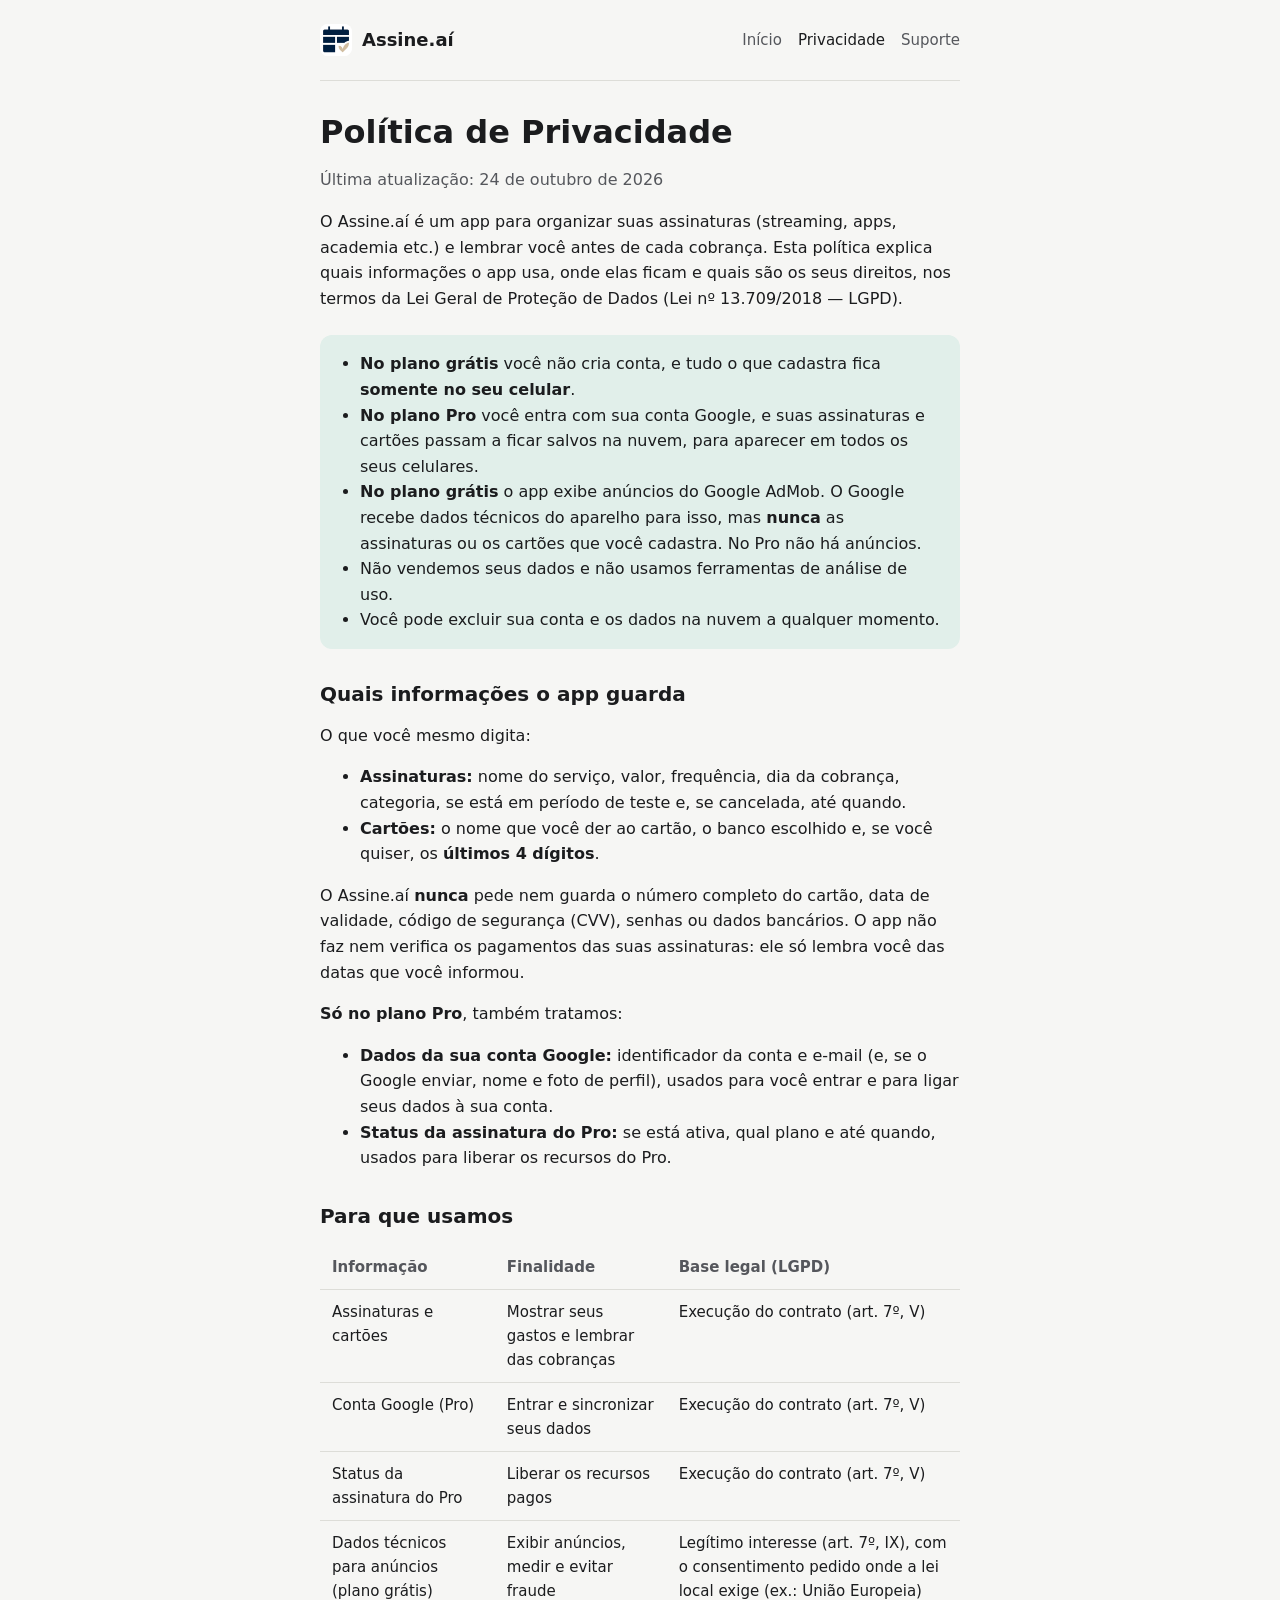
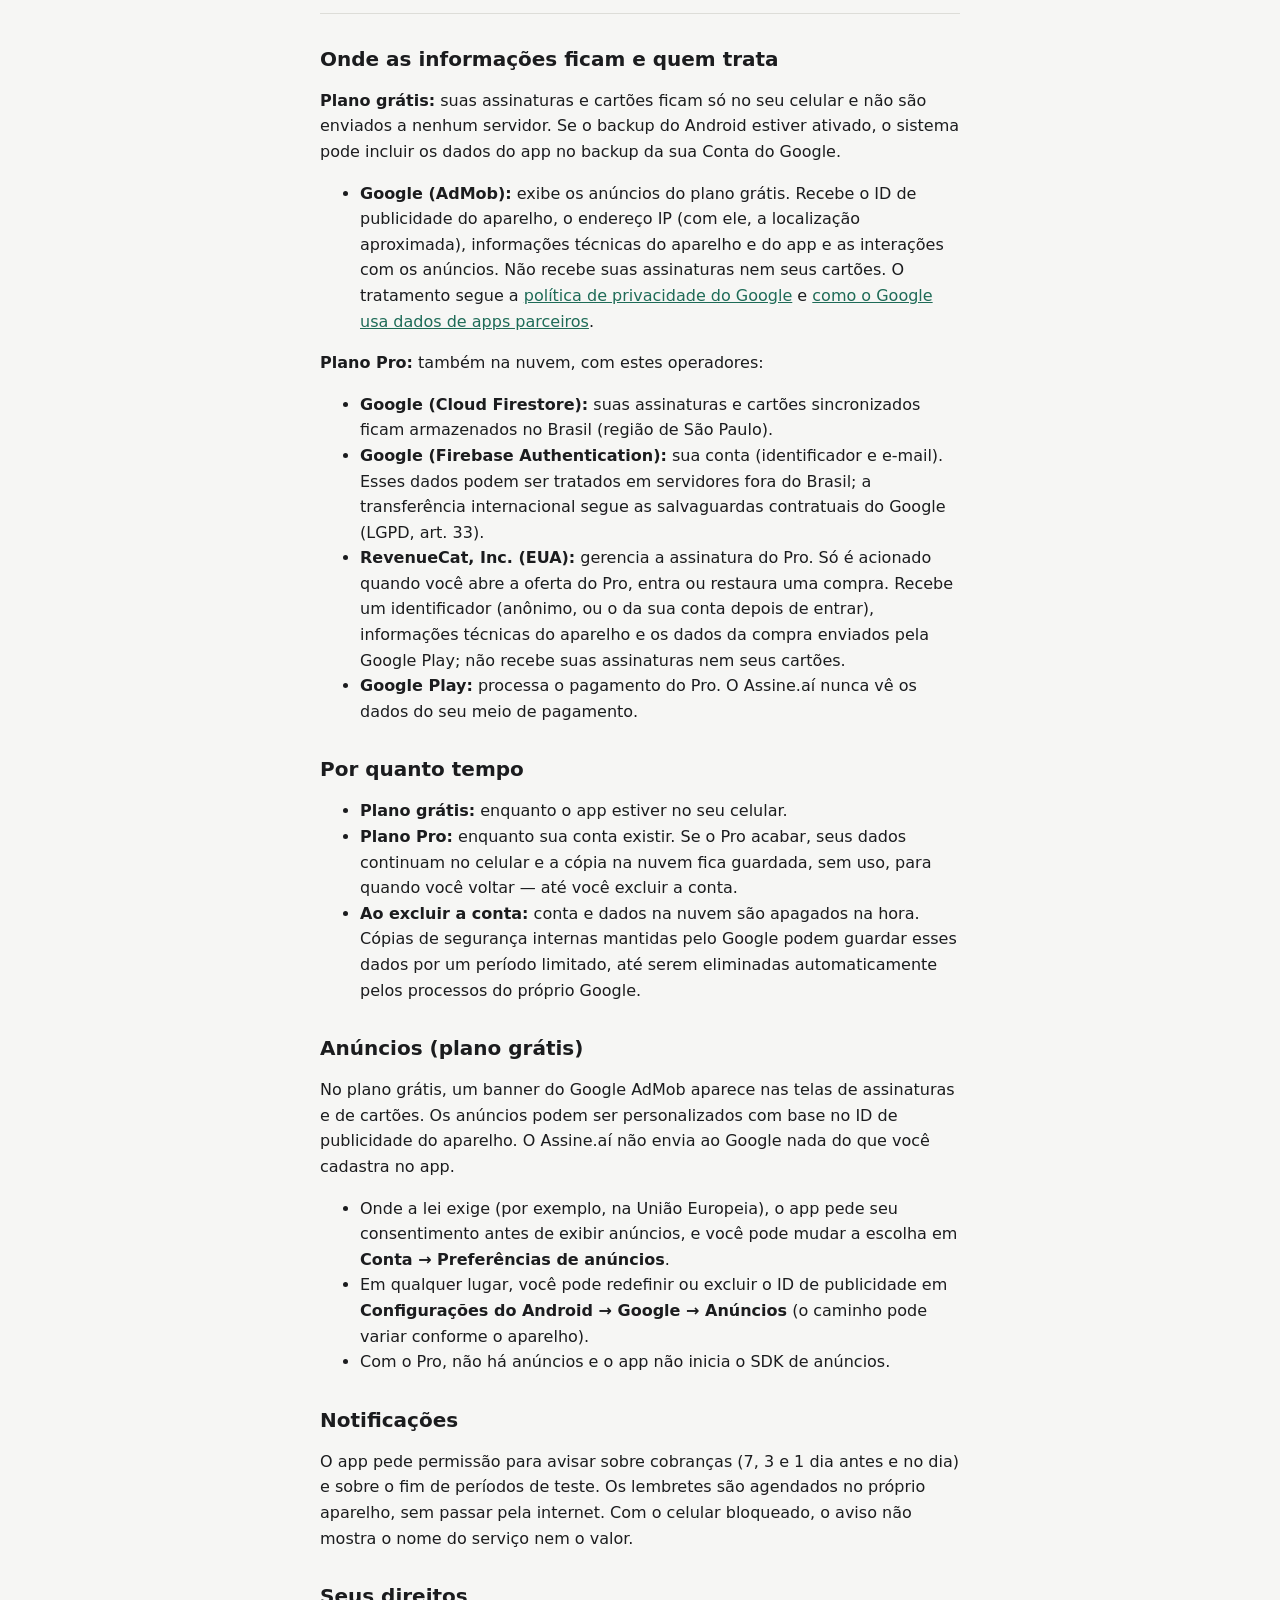
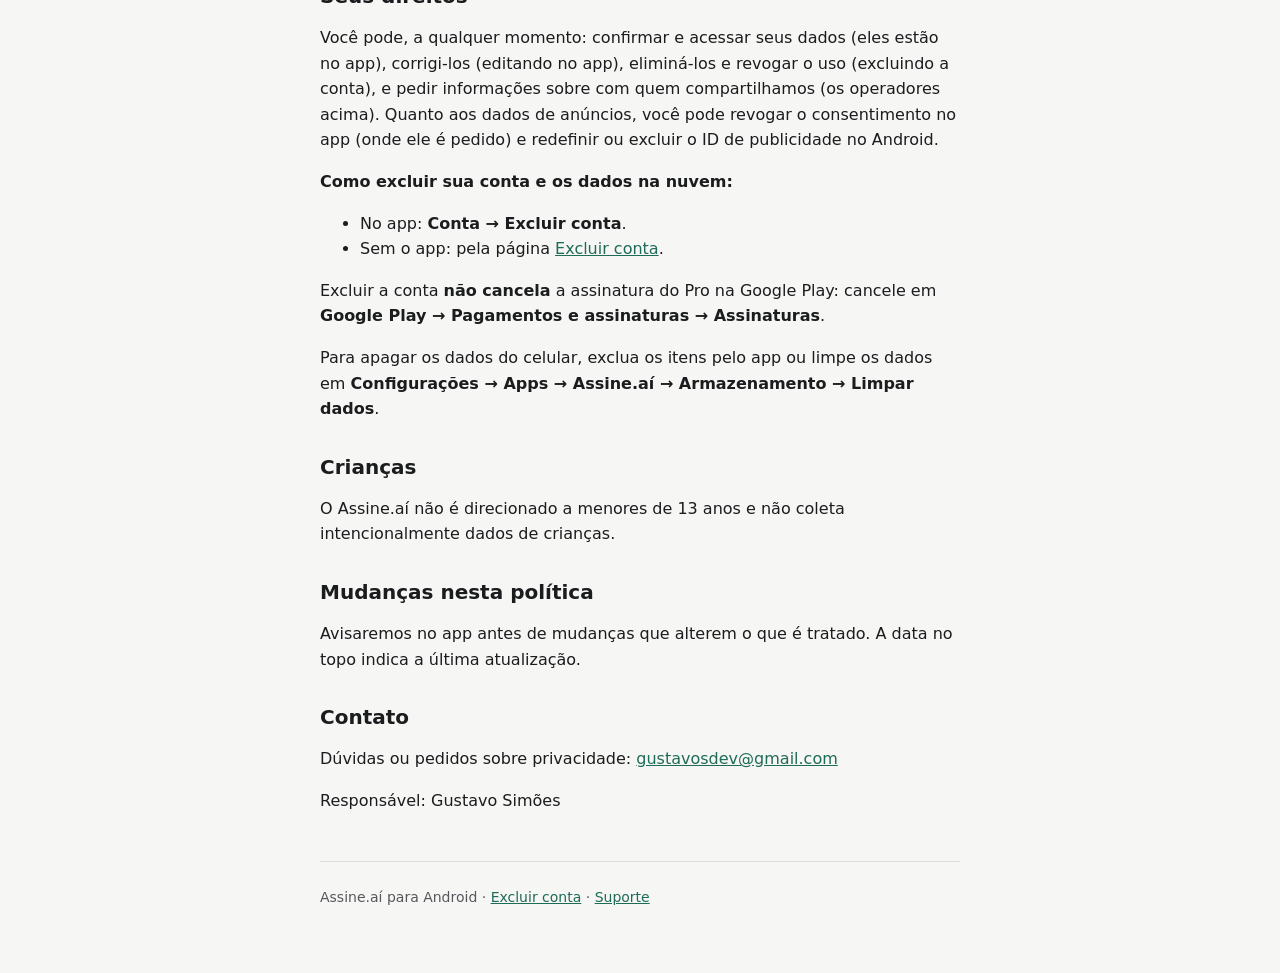
==== commit aeb4f7c8: "docs: privacy policy with the ad sections takes effect on 2026-10-24 Co-Authored-By: Claude Opus 5.5" ====
--- a/privacidade.html
+++ b/privacidade.html
@@ -20,7 +20,7 @@
 
     <main>
       <h1>Política de Privacidade</h1>
-      <p class="muted">Última atualização: 18 de outubro de 2026</p>
+      <p class="muted">Última atualização: 24 de outubro de 2026</p>
 
       <p>O Assine.aí é um app para organizar suas assinaturas (streaming, apps, academia etc.) e lembrar você antes de cada cobrança. Esta política explica quais informações o app usa, onde elas ficam e quais são os seus direitos, nos termos da Lei Geral de Proteção de Dados (Lei nº 13.709/2018 — LGPD).</p>
 
